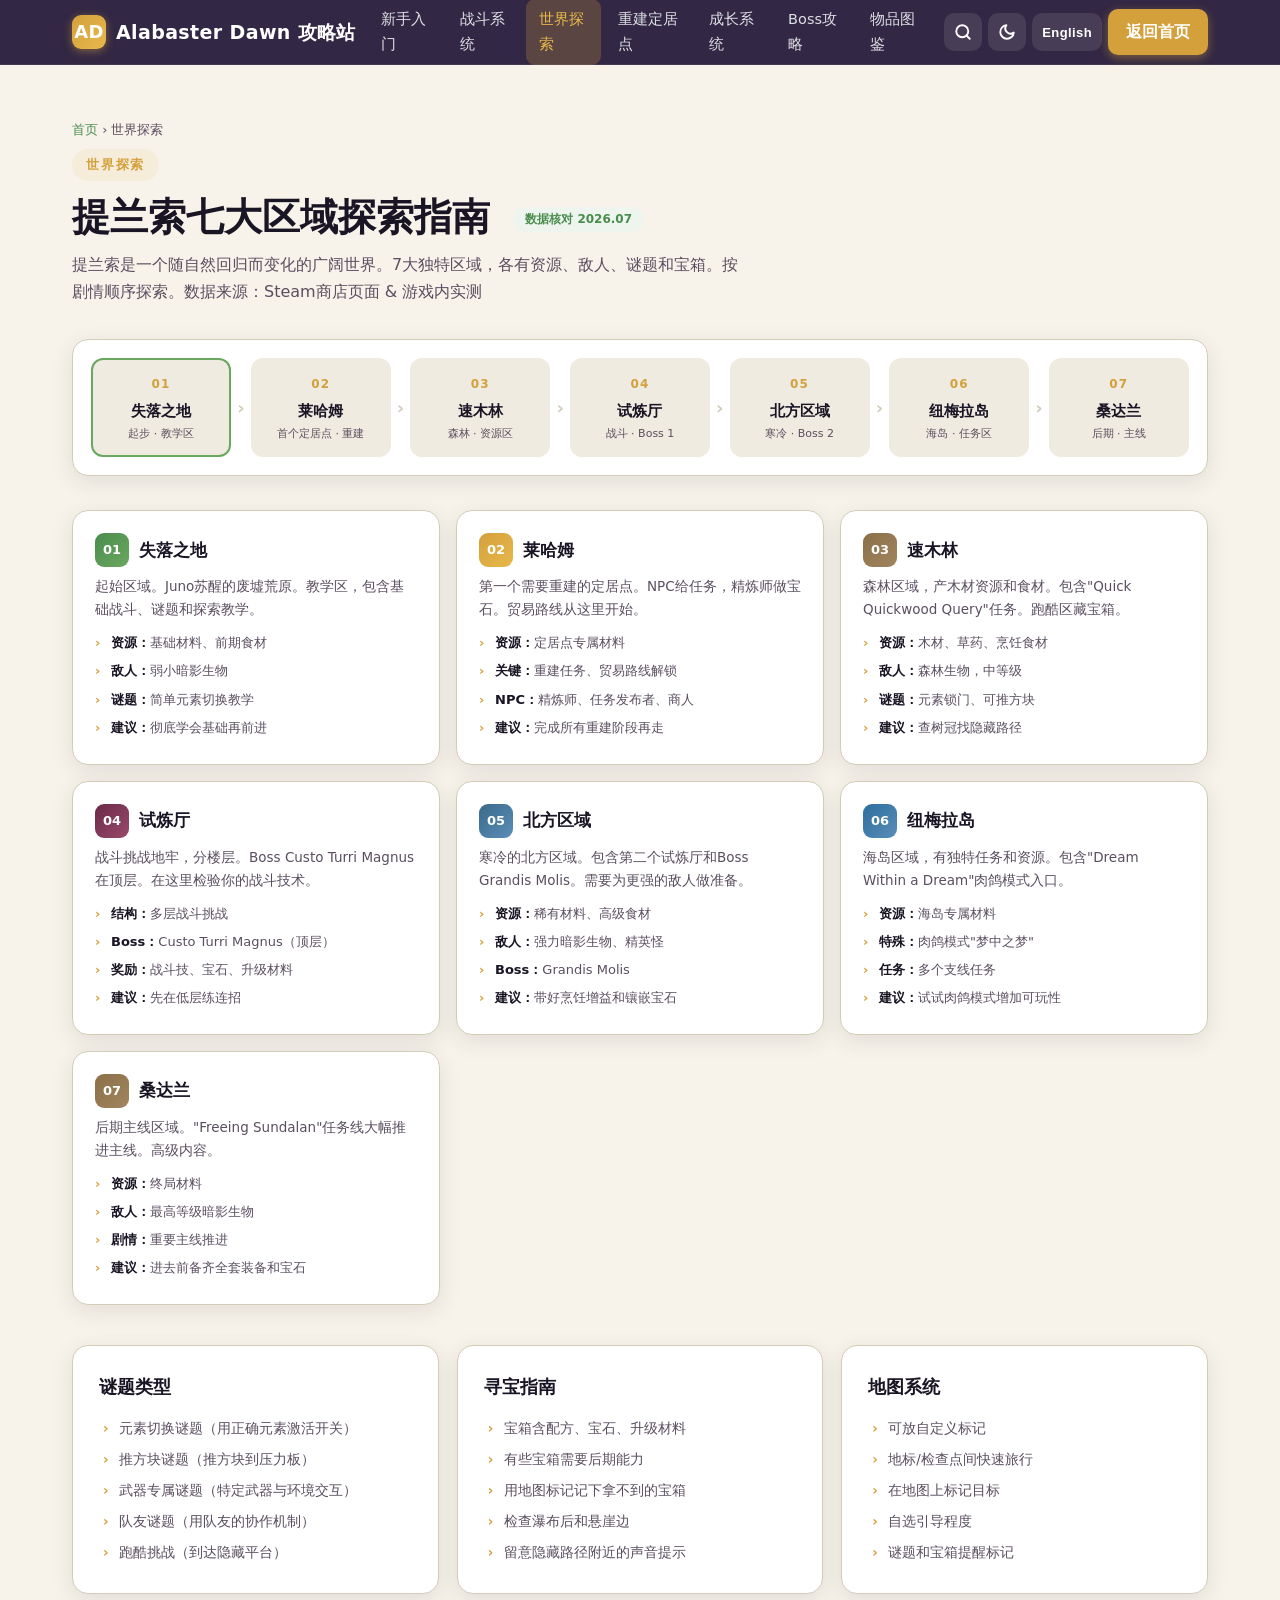
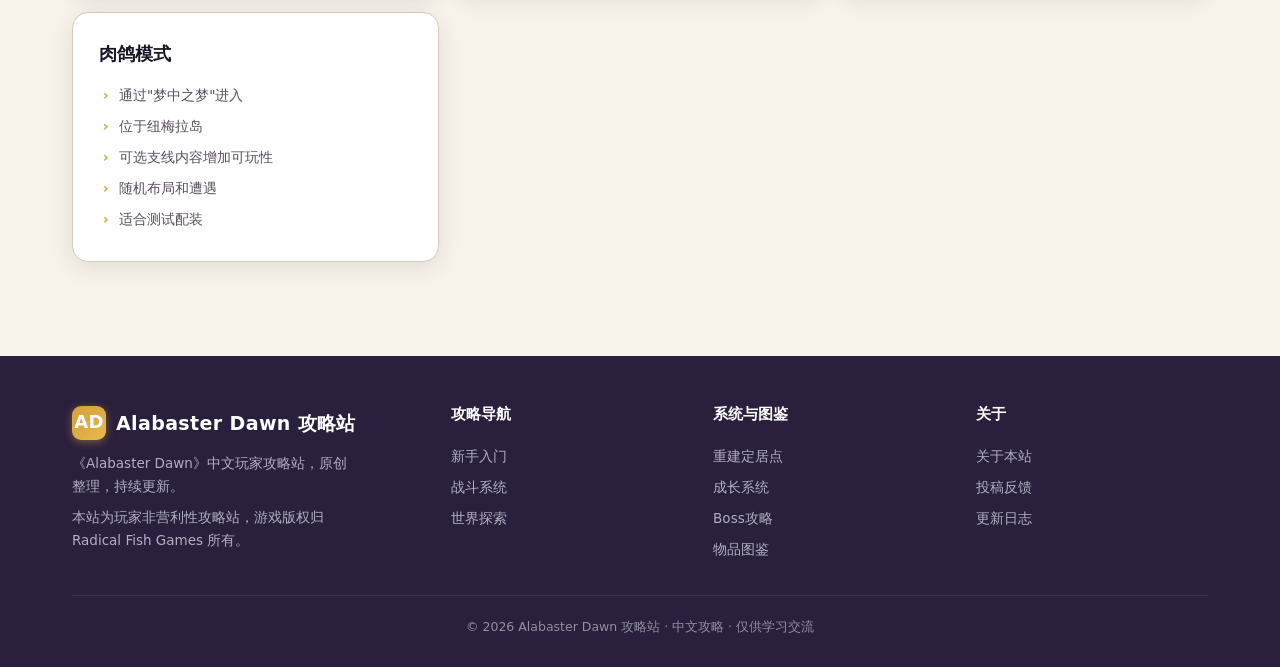
==== world.html @ 1b5fa540 "feat: Alabaster Dawn bilingual guide site - 8 pages, i18n, dark mode, search, SEO" ====
<!DOCTYPE html>
<html lang="zh-CN">
<head>
<meta charset="UTF-8">
<meta name="viewport" content="width=device-width, initial-scale=1.0">
<title>世界探索指南 | Alabaster Dawn 攻略</title>
<meta name="description" content="Alabaster Dawn世界探索攻略：提兰索(Tiran Sol)七大区域探索指南、谜题类型与解法、宝箱寻宝、跑酷隐藏路径、快速旅行与地图标记系统。">
<meta name="keywords" content="Alabaster Dawn探索,提兰索,Tiran Sol,区域,谜题,宝箱,跑酷,快速旅行,地图标记">
<link rel="stylesheet" href="css/style.css">
<script type="application/ld+json">
{"@context":"https://schema.org","@type":"Article","headline":"Alabaster Dawn 世界探索指南","inLanguage":"zh-CN","about":"Alabaster Dawn 提兰索七大区域探索、谜题、宝箱与地图系统","isPartOf":{"@type":"WebSite","name":"Alabaster Dawn 攻略站"}}
</script>
</head>
<body>

<header class="nav">
  <div class="wrap nav-inner">
    <a href="index.html" class="brand"><span class="logo">AD</span><span data-i18n="brand">Alabaster Dawn 攻略站</span></a>
    <nav class="nav-links" id="navLinks">
      <a href="getting-started.html" data-i18n="nav.getting-started">新手入门</a>
      <a href="combat.html" data-i18n="nav.combat">战斗系统</a>
      <a href="world.html" class="active" data-i18n="nav.world">世界探索</a>
      <a href="settlements.html" data-i18n="nav.settlements">重建定居点</a>
      <a href="progression.html" data-i18n="nav.progression">成长系统</a>
      <a href="bosses.html" data-i18n="nav.bosses">Boss攻略</a>
      <a href="items.html" data-i18n="nav.items">物品图鉴</a>
    </nav>
    <div class="nav-utils">
      <button class="nav-btn search-btn" aria-label="搜索"><svg width="18" height="18" viewBox="0 0 24 24" fill="none" stroke="currentColor" stroke-width="2.5" stroke-linecap="round" stroke-linejoin="round"><circle cx="11" cy="11" r="8"/><line x1="21" y1="21" x2="16.65" y2="16.65"/></svg></button>
      <button class="nav-btn dark-btn" aria-label="暗色模式"><svg width="18" height="18" viewBox="0 0 24 24" fill="none" stroke="currentColor" stroke-width="2.5" stroke-linecap="round" stroke-linejoin="round"><path d="M21 12.79A9 9 0 1 1 11.21 3 7 7 0 0 0 21 12.79z"/></svg></button>
      <button class="nav-btn lang-btn" aria-label="语言">English</button>
      <a href="index.html" class="nav-cta" data-i18n="nav.cta.home">返回首页</a>
    </div>
    <button class="burger" id="burger" aria-label="菜单"><span></span><span></span><span></span></button>
  </div>
</header>

<section id="top" style="padding-top:54px">
  <div class="wrap">
    <div class="breadcrumb"><a href="index.html" data-en="Home">首页</a> <span>›</span> <span data-en="World">世界探索</span></div>
    <span class="eyebrow" data-en="World Exploration">世界探索</span>
    <h2 class="title" data-en="Tiran Sol 7 Areas Exploration Guide">提兰索七大区域探索指南 <span class="ver-tag" data-en="Verified 2026.07">数据核对 2026.07</span></h2>
    <p class="subtitle" data-en="Tiran Sol is a vast world that changes as nature returns. 7 unique areas, each with resources, enemies, puzzles and treasures. Explore in story order. Source: Steam Store Page &amp; in-game observation">提兰索是一个随自然回归而变化的广阔世界。7大独特区域，各有资源、敌人、谜题和宝箱。按剧情顺序探索。数据来源：Steam商店页面 &amp; 游戏内实测</p>

    <!-- ===== PROGRESS MAP ===== -->
    <div class="biome-progression">
      <div class="bp-node a-meadow active">
        <div class="bp-step">01</div>
        <div class="bp-name" data-en="Lost Lands">失落之地</div>
        <div class="bp-info" data-en="Start · Tutorial">起步 · 教学区</div>
      </div>
      <div class="bp-arrow">›</div>
      <div class="bp-node a-settlement">
        <div class="bp-step">02</div>
        <div class="bp-name" data-en="Lyhamn">莱哈姆</div>
        <div class="bp-info" data-en="1st Settlement · Rebuild">首个定居点 · 重建</div>
      </div>
      <div class="bp-arrow">›</div>
      <div class="bp-node a-forest">
        <div class="bp-step">03</div>
        <div class="bp-name" data-en="Quickwood">速木林</div>
        <div class="bp-info" data-en="Forest · Resources">森林 · 资源区</div>
      </div>
      <div class="bp-arrow">›</div>
      <div class="bp-node a-trial">
        <div class="bp-step">04</div>
        <div class="bp-name" data-en="Hall of Trials">试炼厅</div>
        <div class="bp-info" data-en="Combat · Boss 1">战斗 · Boss 1</div>
      </div>
      <div class="bp-arrow">›</div>
      <div class="bp-node a-mountain">
        <div class="bp-step">05</div>
        <div class="bp-name" data-en="North Region">北方区域</div>
        <div class="bp-info" data-en="Cold · Boss 2">寒冷 · Boss 2</div>
      </div>
      <div class="bp-arrow">›</div>
      <div class="bp-node a-coast">
        <div class="bp-step">06</div>
        <div class="bp-name" data-en="Nuemera">纽梅拉岛</div>
        <div class="bp-info" data-en="Island · Quests">海岛 · 任务区</div>
      </div>
      <div class="bp-arrow">›</div>
      <div class="bp-node a-ruins">
        <div class="bp-step">07</div>
        <div class="bp-name" data-en="Sundalan">桑达兰</div>
        <div class="bp-info" data-en="Late Game · Story">后期 · 主线</div>
      </div>
    </div>

    <div class="biome-cards">
      <div class="map-card a-meadow">
        <div class="map-head"><div class="num">01</div><h4 data-en="Lost Lands">失落之地</h4></div>
        <p data-en="Starting area. Ruined wasteland where Juno awakens. Tutorial zone with basic combat, puzzles, and exploration lessons.">起始区域。Juno苏醒的废墟荒原。教学区，包含基础战斗、谜题和探索教学。</p>
        <ul>
          <li data-en="<b>Resources:</b> Basic materials, early ingredients"><b>资源：</b>基础材料、前期食材</li>
          <li data-en="<b>Enemies:</b> Weak shadow creatures"><b>敌人：</b>弱小暗影生物</li>
          <li data-en="<b>Puzzles:</b> Simple element-switching tutorials"><b>谜题：</b>简单元素切换教学</li>
          <li data-en="<b>Tip:</b> Learn the basics thoroughly before moving on"><b>建议：</b>彻底学会基础再前进</li>
        </ul>
      </div>
      <div class="map-card a-settlement">
        <div class="map-head"><div class="num">02</div><h4 data-en="Lyhamn">莱哈姆</h4></div>
        <p data-en="First settlement to rebuild. NPCs give quests, Artificers craft gems. Trade routes start here.">第一个需要重建的定居点。NPC给任务，精炼师做宝石。贸易路线从这里开始。</p>
        <ul>
          <li data-en="<b>Resources:</b> Settlement-specific materials"><b>资源：</b>定居点专属材料</li>
          <li data-en="<b>Key:</b> Rebuild quests, trade route unlock"><b>关键：</b>重建任务、贸易路线解锁</li>
          <li data-en="<b>NPCs:</b> Artificer, quest givers, merchants"><b>NPC：</b>精炼师、任务发布者、商人</li>
          <li data-en="<b>Tip:</b> Complete all rebuild stages before moving on"><b>建议：</b>完成所有重建阶段再走</li>
        </ul>
      </div>
      <div class="map-card a-forest">
        <div class="map-head"><div class="num">03</div><h4 data-en="Quickwood Forest">速木林</h4></div>
        <p data-en="Forest area with wood resources and ingredients. Contains the 'Quick Quickwood Query' quest. Parkour sections hide treasure.">森林区域，产木材资源和食材。包含"Quick Quickwood Query"任务。跑酷区藏宝箱。</p>
        <ul>
          <li data-en="<b>Resources:</b> Wood, herbs, cooking ingredients"><b>资源：</b>木材、草药、烹饪食材</li>
          <li data-en="<b>Enemies:</b> Forest creatures, mid-tier"><b>敌人：</b>森林生物，中等级</li>
          <li data-en="<b>Puzzles:</b> Element-locked doors, movable blocks"><b>谜题：</b>元素锁门、可推方块</li>
          <li data-en="<b>Tip:</b> Check tree canopies for hidden paths"><b>建议：</b>查树冠找隐藏路径</li>
        </ul>
      </div>
      <div class="map-card a-trial">
        <div class="map-head"><div class="num">04</div><h4 data-en="Hall of Trials">试炼厅</h4></div>
        <p data-en="Combat challenge dungeon with floors. Boss Custo Turri Magnus waits at the top. Test your combat skills here.">战斗挑战地牢，分楼层。Boss Custo Turri Magnus在顶层。在这里检验你的战斗技术。</p>
        <ul>
          <li data-en="<b>Structure:</b> Multi-floor combat challenges"><b>结构：</b>多层战斗挑战</li>
          <li data-en="<b>Boss:</b> Custo Turri Magnus (Floor top)"><b>Boss：</b>Custo Turri Magnus（顶层）</li>
          <li data-en="<b>Rewards:</b> Combat Arts, gems, upgrade materials"><b>奖励：</b>战斗技、宝石、升级材料</li>
          <li data-en="<b>Tip:</b> Practice combos on lower floors first"><b>建议：</b>先在低层练连招</li>
        </ul>
      </div>
      <div class="map-card a-mountain">
        <div class="map-head"><div class="num">05</div><h4 data-en="North Region">北方区域</h4></div>
        <p data-en="Cold northern area. Contains the second Hall of Trials and Boss Grandis Molis. Requires preparation for harsher enemies.">寒冷的北方区域。包含第二个试炼厅和Boss Grandis Molis。需要为更强的敌人做准备。</p>
        <ul>
          <li data-en="<b>Resources:</b> Rare materials, advanced ingredients"><b>资源：</b>稀有材料、高级食材</li>
          <li data-en="<b>Enemies:</b> Strong shadow creatures, elites"><b>敌人：</b>强力暗影生物、精英怪</li>
          <li data-en="<b>Boss:</b> Grandis Molis"><b>Boss：</b>Grandis Molis</li>
          <li data-en="<b>Tip:</b> Bring cooked buffs and slotted gems"><b>建议：</b>带好烹饪增益和镶嵌宝石</li>
        </ul>
      </div>
      <div class="map-card a-coast">
        <div class="map-head"><div class="num">06</div><h4 data-en="Nuemera Island">纽梅拉岛</h4></div>
        <p data-en="Island area with unique quests and resources. Contains the 'Dream Within a Dream' roguelike mode entrance.">海岛区域，有独特任务和资源。包含"Dream Within a Dream"肉鸽模式入口。</p>
        <ul>
          <li data-en="<b>Resources:</b> Island-specific materials"><b>资源：</b>海岛专属材料</li>
          <li data-en="<b>Special:</b> Roguelike mode 'Dream Within a Dream'"><b>特殊：</b>肉鸽模式"梦中之梦"</li>
          <li data-en="<b>Quests:</b> Multiple side quests and tasks"><b>任务：</b>多个支线任务</li>
          <li data-en="<b>Tip:</b> Try roguelike for extra replayability"><b>建议：</b>试试肉鸽模式增加可玩性</li>
        </ul>
      </div>
      <div class="map-card a-ruins">
        <div class="map-head"><div class="num">07</div><h4 data-en="Sundalan">桑达兰</h4></div>
        <p data-en="Late-game story area. The 'Freeing Sundalan' quest line progresses the main story significantly. High-level content.">后期主线区域。"Freeing Sundalan"任务线大幅推进主线。高级内容。</p>
        <ul>
          <li data-en="<b>Resources:</b> Endgame materials"><b>资源：</b>终局材料</li>
          <li data-en="<b>Enemies:</b> Highest-tier shadow creatures"><b>敌人：</b>最高等级暗影生物</li>
          <li data-en="<b>Story:</b> Major plot progression"><b>剧情：</b>重要主线推进</li>
          <li data-en="<b>Tip:</b> Full gear and gems before entering"><b>建议：</b>进去前备齐全套装备和宝石</li>
        </ul>
      </div>
    </div>

    <div class="feature-grid" style="margin-top:40px">
      <div class="fcard"><h4 data-en="Puzzle Types">谜题类型</h4><ul>
        <li data-en="Element-switch puzzles (use correct element on switches)">元素切换谜题（用正确元素激活开关）</li>
        <li data-en="Block-pushing puzzles (move blocks to pressure plates)">推方块谜题（推方块到压力板）</li>
        <li data-en="Weapon-specific puzzles (certain weapons interact with objects)">武器专属谜题（特定武器与环境交互）</li>
        <li data-en="Teammate puzzles (use party members for co-op mechanics)">队友谜题（用队友的协作机制）</li>
        <li data-en="Parkour challenges (reach hidden platforms)">跑酷挑战（到达隐藏平台）</li>
      </ul></div>
      <div class="fcard"><h4 data-en="Treasure Hunting">寻宝指南</h4><ul>
        <li data-en="Chests contain recipes, gems, upgrade materials">宝箱含配方、宝石、升级材料</li>
        <li data-en="Some loot requires abilities you don't have yet">有些宝箱需要后期能力</li>
        <li data-en="Use map reminders to mark unreachable loot">用地图标记记下拿不到的宝箱</li>
        <li data-en="Check behind waterfalls and cliff edges">检查瀑布后和悬崖边</li>
        <li data-en="Listen for audio cues near hidden paths">留意隐藏路径附近的声音提示</li>
      </ul></div>
      <div class="fcard"><h4 data-en="Map System">地图系统</h4><ul>
        <li data-en="Place custom markers for anything">可放自定义标记</li>
        <li data-en="Fast travel between landmarks/checkpoints">地标/检查点间快速旅行</li>
        <li data-en="Mark objectives on the map">在地图上标记目标</li>
        <li data-en="Choose how much guidance you want">自选引导程度</li>
        <li data-en="Reminders for puzzles and treasure">谜题和宝箱提醒标记</li>
      </ul></div>
      <div class="fcard"><h4 data-en="Roguelike Mode">肉鸽模式</h4><ul>
        <li data-en="Accessed via 'Dream Within a Dream'">通过"梦中之梦"进入</li>
        <li data-en="Found on Nuemera Island">位于纽梅拉岛</li>
        <li data-en="Optional side content for replayability">可选支线内容增加可玩性</li>
        <li data-en="Randomized layouts and encounters">随机布局和遭遇</li>
        <li data-en="Great for testing builds">适合测试配装</li>
      </ul></div>
    </div>
  </div>
</section>

<footer>
  <div class="wrap">
    <div class="foot-grid">
      <div class="foot-brand">
        <a href="index.html" class="brand" style="color:#fff"><span class="logo">AD</span><span data-en="Alabaster Dawn Guide">Alabaster Dawn 攻略站</span></a>
        <p data-i18n="foot.branddesc">《Alabaster Dawn》中文玩家攻略站，原创整理，持续更新。</p>
        <p class="disclaimer" data-en="This is a non-profit fan guide site. Game rights belong to Radical Fish Games.">本站为玩家非营利性攻略站，游戏版权归 Radical Fish Games 所有。</p>
      </div>
      <div><h4 data-i18n="foot.nav">攻略导航</h4><a href="getting-started.html" data-en="Beginner">新手入门</a><a href="combat.html" data-en="Combat">战斗系统</a><a href="world.html" data-en="World">世界探索</a></div>
      <div><h4 data-i18n="foot.systems">系统与图鉴</h4><a href="settlements.html" data-en="Settlements">重建定居点</a><a href="progression.html" data-en="Progression">成长系统</a><a href="bosses.html" data-en="Bosses">Boss攻略</a><a href="items.html" data-en="Items">物品图鉴</a></div>
      <div><h4 data-i18n="foot.about">关于</h4><a href="#" data-i18n="foot.aboutus">关于本站</a><a href="#" data-i18n="foot.feedback">投稿反馈</a><a href="#" data-i18n="foot.changelog">更新日志</a></div>
    </div>
    <div class="foot-bottom" data-i18n="foot.copy">© 2026 Alabaster Dawn 攻略站 · 中文攻略 · 仅供学习交流</div>
  </div>
</footer>

<button id="toTop" aria-label="返回顶部" data-en="Top">顶部</button>
<div class="search-overlay" id="searchOverlay">
  <div class="search-panel">
    <div class="search-input-wrap">
      <span class="s-ico"></span>
      <input type="text" placeholder="搜索攻略、武器、Boss…">
      <button class="search-close" aria-label="关闭">×</button>
    </div>
    <div class="search-results"></div>
  </div>
</div>
<script src="js/common.js"></script>
</body>
</html>
---- css/style.css ----
/* ===== Alabaster Dawn Guide - Shared Styles ===== */
/* Color palette extracted from game's visual identity:
   Alabaster white (reborn world) · Dawn gold (sunrise/hope)
   Nyx purple (the shadow curse) · Nature green (life returning)
   Wasteland earth (ruined world) · Ember (combat/danger) */
:root{
  --nyx:#2a1f3d;        /* Nyx暗紫 - 导航/深色背景 */
  --heading:#1a1525;    /* 标题文字色 - 暗色模式自动切浅 */
  --nyx-2:#3d2d54;      /* 暗紫2 */
  --dawn:#d4a03c;       /* 黎明金 - 主强调色 */
  --dawn-2:#e8b84c;     /* 亮金 */
  --dawn-3:#f0cd6a;     /* 柔金 */
  --alabaster:#f0ebe0;  /* 雪花石膏白/羊皮纸 */
  --alabaster-2:#f7f3ea;/* 亮石膏白 */
  --alabaster-3:#fbf8f1;/* 最亮白 */
  --nature:#4a8c4e;     /* 归生绿 */
  --nature-2:#6ba85f;   /* 亮归生绿 */
  --wasteland:#8b6f47;  /* 荒野棕 */
  --ember:#c0502e;      /* 余烬橙红 - 危险/Boss */
  --frost:#5b8db8;      /* 霜蓝 - 谜题/冰元素 */
  --ink:#1a1525;        /* 墨黑(带紫调) */
  --ink-soft:#5a4e60;   /* 柔墨 */
  --line:#d4ccb8;       /* 分割线 */
  --card:#ffffff;
  --shadow:0 6px 22px rgba(42,31,61,.10);
  --shadow-lg:0 14px 40px rgba(42,31,61,.16);
  --radius:16px;
  --maxw:1180px;
}
*{box-sizing:border-box;margin:0;padding:0}
html{scroll-behavior:smooth;scroll-padding-top:78px}
body{
  font-family:"Segoe UI","PingFang SC","Microsoft YaHei",system-ui,sans-serif;
  color:var(--ink);
  background:var(--alabaster-2);
  line-height:1.7;
  -webkit-font-smoothing:antialiased;
  transition:background .3s,color .3s;
}
a{color:inherit;text-decoration:none}
img{max-width:100%;display:block}

/* ===== DARK MODE ===== */
body.dark{
  --nyx:#1a1228;
  --heading:#e8e2d4;
  --nyx-2:#241a36;
  --ink:#e8e2d4;
  --ink-soft:#b8ac90;
  --alabaster:#1e1a28;
  --alabaster-2:#141120;
  --alabaster-3:#0f0c18;
  --line:#2e2840;
  --card:#1a1626;
  --shadow:0 6px 22px rgba(0,0,0,.35);
  --shadow-lg:0 14px 40px rgba(0,0,0,.5);
}
body.dark .bg-alt{background:#100c1a}
body.dark .farm-table{background:var(--card)}
body.dark tr:hover td{background:#221d30}
body.dark .chip{background:var(--card)}
body.dark .search-box{background:var(--card)}
body.dark .calc-result{background:var(--alabaster)}
body.dark .stat-pill{background:var(--alabaster)}
body.dark .res-emoji{background:var(--alabaster)}
body.dark .eyebrow{background:#2a2238}
body.dark .tagline{background:#1e2a20;color:var(--nature-2)}
body.dark .boss-card .boss-power{background:#2a2230}
body.dark .calc-result .rline .pos{color:#4ade80}
body.dark .map-card .num{color:var(--nyx)}
.wrap{max-width:var(--maxw);margin:0 auto;padding:0 22px}
section{padding:64px 0}

/* ===== Typography ===== */
.eyebrow{
  display:inline-block;font-size:13px;font-weight:700;letter-spacing:.14em;
  text-transform:uppercase;color:var(--dawn);background:#f5edda;
  padding:5px 14px;border-radius:999px;margin-bottom:14px;
}
h2.title{font-size:clamp(26px,4vw,38px);line-height:1.2;color:var(--heading);margin-bottom:10px;font-weight:800}
.subtitle{color:var(--ink-soft);max-width:680px;margin-bottom:34px;font-size:16px}
.lead{font-size:17px}

/* ===== NAV ===== */
header.nav{
  position:sticky;top:0;z-index:100;
  background:rgba(42,31,61,.96);backdrop-filter:blur(8px);
  border-bottom:1px solid rgba(255,255,255,.08);
}
.nav-inner{display:flex;align-items:center;justify-content:space-between;height:64px;flex-wrap:nowrap;gap:12px}
.brand{display:flex;align-items:center;gap:10px;color:#fff;font-weight:800;font-size:19px;letter-spacing:.02em;flex-shrink:0;white-space:nowrap}
.brand .logo{
  width:34px;height:34px;border-radius:9px;display:grid;place-items:center;
  background:linear-gradient(135deg,var(--dawn),var(--dawn-2));font-size:18px;font-weight:900;color:#fff;
  box-shadow:0 2px 8px rgba(212,160,60,.5);
}
.nav-links{display:flex;align-items:center;gap:4px}
.nav-links a{
  color:#dfe0e6;font-size:14.5px;font-weight:500;padding:8px 13px;border-radius:9px;transition:.18s;
}
.nav-links a:hover{background:rgba(255,255,255,.12);color:#fff}
.nav-links a.active{background:rgba(212,160,60,.25);color:var(--dawn-2)}
.nav-cta{
  background:var(--dawn);color:#fff!important;padding:9px 18px;border-radius:10px;font-weight:700;
  box-shadow:0 3px 10px rgba(212,160,60,.45);
}
.nav-cta:hover{background:var(--dawn-2);transform:translateY(-1px)}
.burger{display:none;flex-direction:column;gap:5px;background:none;border:0;cursor:pointer;padding:8px}
.burger span{width:24px;height:2.5px;background:#fff;border-radius:2px;transition:.25s}

/* nav utility buttons (search / dark / lang) */
.nav-utils{display:flex;align-items:center;gap:6px;flex-shrink:0}
.nav-btn{
  width:38px;height:38px;border-radius:10px;border:0;cursor:pointer;background:rgba(255,255,255,.1);
  color:#fff;font-size:14px;font-weight:700;display:grid;place-items:center;transition:.18s;flex-shrink:0;
}
.nav-btn:hover{background:rgba(255,255,255,.22)}
.nav-btn.lang-btn{width:auto;padding:0 10px;font-size:13px;font-weight:700;letter-spacing:.03em}
.nav-btn svg{display:block;color:#fff}
.search-input-wrap .s-ico{display:grid;place-items:center;color:var(--ink-soft)}
.search-input-wrap .s-ico svg{display:block}

/* ===== SEARCH OVERLAY ===== */
.search-overlay{
  position:fixed;inset:0;z-index:200;background:rgba(16,12,26,.85);backdrop-filter:blur(6px);
  display:none;align-items:flex-start;justify-content:center;padding-top:12vh;
}
.search-overlay.show{display:flex}
.search-panel{
  width:100%;max-width:640px;background:var(--card);border:1px solid var(--line);border-radius:18px;
  box-shadow:var(--shadow-lg);overflow:hidden;margin:0 16px;
}
.search-input-wrap{display:flex;align-items:center;gap:10px;padding:16px 20px;border-bottom:1px solid var(--line)}
.search-input-wrap input{
  flex:1;border:0;outline:0;background:none;font-size:17px;color:var(--ink);font-family:inherit;
}
.search-input-wrap .s-ico{font-size:15px;font-weight:700;opacity:.6}
.search-close{background:none;border:0;cursor:pointer;font-size:20px;color:var(--ink-soft);padding:4px 8px;border-radius:8px;font-weight:700}
.search-close:hover{background:var(--alabaster)}
.search-results{max-height:50vh;overflow-y:auto}
.search-results .sr-item{display:block;padding:13px 20px;border-bottom:1px solid var(--line);transition:.15s}
.search-results .sr-item:hover{background:var(--alabaster)}
.search-results .sr-item .sr-page{font-size:11px;font-weight:700;color:var(--dawn);text-transform:uppercase;letter-spacing:.06em}
.search-results .sr-item .sr-title{font-size:15px;color:var(--ink);margin:2px 0}
.search-results .sr-item .sr-snippet{font-size:12.5px;color:var(--ink-soft);overflow:hidden;text-overflow:ellipsis;white-space:nowrap}
.search-results .sr-empty{padding:30px;text-align:center;color:var(--ink-soft);font-size:14px}

/* ===== HERO ===== */
.hero{
  position:relative;overflow:hidden;color:#fff;
  background:
    radial-gradient(900px 420px at 15% 110%,rgba(74,140,78,.22),transparent 55%),
    radial-gradient(1100px 480px at 78% -8%,rgba(232,184,76,.30),transparent 60%),
    radial-gradient(700px 380px at 92% 100%,rgba(192,80,46,.14),transparent 50%),
    linear-gradient(160deg,var(--nyx) 0%,#100c1a 100%);
}
.hero::before{
  content:"";position:absolute;inset:0;pointer-events:none;opacity:.5;
  background-image:repeating-linear-gradient(45deg,transparent 0 38px,rgba(255,255,255,.018) 38px 39px);
}
.hero::after{
  content:"";position:absolute;left:0;right:0;bottom:-1px;height:90px;
  background:linear-gradient(var(--alabaster-2),transparent);pointer-events:none;
}
.hero-grid{display:grid;grid-template-columns:1.15fr .85fr;gap:40px;align-items:center;padding:78px 0 96px}
.hero h1{font-size:clamp(34px,5.4vw,56px);line-height:1.08;font-weight:900;letter-spacing:-.01em}
.hero h1 span{color:var(--dawn-2)}
.hero p.tag{font-size:18px;color:#d8d4e6;margin:18px 0 30px;max-width:520px}
.hero-btns{display:flex;gap:14px;flex-wrap:wrap}
.btn{
  display:inline-flex;align-items:center;gap:8px;padding:13px 26px;border-radius:12px;
  font-weight:700;font-size:15px;cursor:pointer;border:0;transition:.2s;
}
.btn-primary{background:var(--dawn);color:#fff;box-shadow:0 6px 18px rgba(212,160,60,.45)}
.btn-primary:hover{background:var(--dawn-2);transform:translateY(-2px)}
.btn-ghost{background:rgba(255,255,255,.12);color:#fff;border:1px solid rgba(255,255,255,.28)}
.btn-ghost:hover{background:rgba(255,255,255,.22)}
.hero-stats{display:flex;gap:26px;margin-top:38px;flex-wrap:wrap}
.hero-stats .s b{display:block;font-size:26px;color:#fff}
.hero-stats .s small{color:#c4c0d8;font-size:13px}

/* hero side card */
.hero-art{position:relative;height:340px;display:grid;place-items:center}
.island-card{
  width:100%;max-width:380px;background:rgba(255,255,255,.08);border:1px solid rgba(255,255,255,.16);
  border-radius:22px;padding:26px;backdrop-filter:blur(6px);box-shadow:var(--shadow-lg);
}
.island-card h3{font-size:16px;color:#fff;margin-bottom:16px;display:flex;align-items:center;gap:8px}
.day-row{display:flex;align-items:center;gap:12px;padding:10px 0;border-top:1px solid rgba(255,255,255,.12)}
.day-row:first-of-type{border-top:0}
.day-badge{width:42px;height:42px;border-radius:11px;display:grid;place-items:center;font-weight:800;font-size:13px;background:linear-gradient(135deg,var(--dawn),var(--dawn-2));flex-shrink:0}
.day-row .t b{display:block;font-size:14px;color:#fff}
.day-row .t small{color:#c0bcd4;font-size:12.5px}

/* ===== QUICK CARDS (homepage) ===== */
.quick{display:grid;grid-template-columns:repeat(3,1fr);gap:18px}
.qcard{
  background:var(--card);border:1px solid var(--line);border-radius:var(--radius);
  padding:24px;box-shadow:var(--shadow);transition:.2s;cursor:pointer;position:relative;overflow:hidden;
}
.qcard::before{content:"";position:absolute;inset:0 auto 0 0;width:5px;background:var(--nature-2);transition:.2s}
.qcard:hover{transform:translateY(-4px);box-shadow:var(--shadow-lg)}
.qcard:hover::before{background:var(--dawn)}
.qcard .ico{font-size:30px;margin-bottom:12px}
.qcard h3{font-size:17px;color:var(--heading);margin-bottom:5px}
.qcard p{font-size:13.5px;color:var(--ink-soft)}

/* ===== TIMELINE (beginner) ===== */
.timeline{position:relative;margin-top:10px}
.timeline::before{content:"";position:absolute;left:23px;top:6px;bottom:6px;width:3px;background:var(--line);border-radius:3px}
.tl-item{display:flex;gap:22px;padding:0 0 26px;position:relative}
.tl-dot{
  width:50px;height:50px;border-radius:14px;flex-shrink:0;z-index:1;display:grid;place-items:center;
  font-weight:800;color:#fff;font-size:14px;box-shadow:0 4px 12px rgba(74,140,78,.4);
  background:linear-gradient(135deg,var(--nature),var(--nature-2));
}
.tl-body{background:var(--card);border:1px solid var(--line);border-radius:14px;padding:18px 22px;box-shadow:var(--shadow);flex:1}
.tl-body h4{color:var(--heading);font-size:17px;margin-bottom:8px}
.tl-body ul{list-style:none}
.tl-body li{padding:4px 0 4px 22px;position:relative;font-size:14.5px;color:var(--ink-soft)}
.tl-body li::before{content:"";position:absolute;left:0;top:11px;width:8px;height:8px;border-radius:50%;background:var(--dawn-2)}
.tl-body li b{color:var(--heading)}

/* ===== RESOURCE CARDS ===== */
.res-grid{display:grid;grid-template-columns:repeat(auto-fill,minmax(210px,1fr));gap:16px}
.res-card{background:var(--card);border:1px solid var(--line);border-radius:14px;padding:20px;box-shadow:var(--shadow);transition:.2s}
.res-card:hover{transform:translateY(-3px);box-shadow:var(--shadow-lg)}
.res-head{display:flex;align-items:center;gap:12px;margin-bottom:10px}
.res-emoji{width:46px;height:46px;border-radius:12px;display:grid;place-items:center;font-size:20px;font-weight:800;color:var(--heading);background:var(--alabaster);line-height:1.15;text-align:center;box-sizing:border-box}
html[lang="en"] .res-emoji{width:auto;min-width:46px;height:auto;min-height:46px;font-size:12.5px;padding:6px 10px;white-space:normal}
.res-card h4{font-size:16px;color:var(--heading)}
.res-card .rarity{font-size:11px;font-weight:700;letter-spacing:.05em}
.tier-1{color:#3a9d3a}.tier-2{color:var(--dawn)}.tier-3{color:var(--frost)}.tier-4{color:var(--ember)}
.res-card p{font-size:13.5px;color:var(--ink-soft)}
.tagline{display:inline-block;font-size:12px;background:#eef5ef;color:var(--nature);padding:3px 10px;border-radius:999px;margin-top:8px}

/* ===== SEARCH & CHIPS ===== */
.chips{display:flex;gap:8px;flex-wrap:wrap;margin-bottom:22px}
.chip{
  border:1.5px solid var(--line);background:var(--card);color:var(--ink-soft);padding:8px 15px;
  border-radius:999px;font-size:13.5px;font-weight:600;cursor:pointer;transition:.18s;
}
.chip:hover{border-color:var(--nature-2);color:var(--nature)}
.chip.active{background:var(--nature);border-color:var(--nature);color:#fff}

/* ===== FEATURE CARDS ===== */
.feature-grid{display:grid;grid-template-columns:repeat(auto-fit,minmax(280px,1fr));gap:18px}
.fcard{background:var(--card);border:1px solid var(--line);border-radius:var(--radius);padding:26px;box-shadow:var(--shadow);transition:.2s}
.fcard:hover{transform:translateY(-3px);box-shadow:var(--shadow-lg)}
.fcard .ico{font-size:34px;margin-bottom:14px}
.fcard h4{color:var(--heading);font-size:18px;margin-bottom:10px}
.fcard p{font-size:14px;color:var(--ink-soft);margin-bottom:10px}
.fcard ul{list-style:none}
.fcard li{font-size:13.5px;color:var(--ink-soft);padding:4px 0 4px 20px;position:relative}
.fcard li::before{content:"\203A";position:absolute;left:4px;color:var(--dawn);font-weight:800}

/* ===== ELEMENT CARDS (combat) ===== */
.elem-grid{display:grid;grid-template-columns:repeat(auto-fill,minmax(240px,1fr));gap:16px;margin-top:10px}
.elem-card{background:var(--card);border:1px solid var(--line);border-radius:var(--radius);padding:22px;box-shadow:var(--shadow);transition:.2s;border-top:4px solid var(--ember)}
.elem-card.e-fire{border-top-color:#e85d2c}
.elem-card.e-water{border-top-color:var(--frost)}
.elem-card.e-earth{border-top-color:var(--wasteland)}
.elem-card.e-wind{border-top-color:var(--nature-2)}
.elem-card:hover{transform:translateY(-3px);box-shadow:var(--shadow-lg)}
.elem-card .elem-icon{width:48px;height:48px;border-radius:12px;display:grid;place-items:center;font-weight:900;font-size:20px;color:#fff;margin-bottom:12px}
.elem-card.e-fire .elem-icon{background:linear-gradient(135deg,#c04020,#e85d2c)}
.elem-card.e-water .elem-icon{background:linear-gradient(135deg,#3a6a8a,var(--frost))}
.elem-card.e-earth .elem-icon{background:linear-gradient(135deg,#6b5530,var(--wasteland))}
.elem-card.e-wind .elem-icon{background:linear-gradient(135deg,#3a8d3a,var(--nature-2))}
.elem-card h4{color:var(--heading);font-size:17px;margin-bottom:6px}
.elem-card p{font-size:13.5px;color:var(--ink-soft)}
.elem-card .weapon-list{margin-top:8px;font-size:12.5px;color:var(--ink-soft)}
.elem-card .weapon-list b{color:var(--dawn)}

/* ===== TABLE ===== */
.farm-table{background:var(--card);border:1px solid var(--line);border-radius:var(--radius);overflow:hidden;box-shadow:var(--shadow);overflow-x:auto}
table{width:100%;border-collapse:collapse;min-width:620px}
th{background:var(--nyx);color:#fff;text-align:left;padding:14px 18px;font-size:13.5px;letter-spacing:.03em}
td{padding:13px 18px;border-bottom:1px solid var(--line);font-size:14px;color:var(--ink-soft)}
tr:hover td{background:#f8f5ef}
td b{color:var(--heading)}
.area-tag{font-size:12px;font-weight:700;padding:3px 10px;border-radius:6px}
.a-meadow{background:#e8f5e8;color:#2e7d32}
.a-forest{background:#f0e6d0;color:var(--wasteland)}
.a-ruins{background:#f5ede0;color:#8b6f47}
.a-mountain{background:#e3eef5;color:#5b8db8}
.a-coast{background:#e0eef5;color:#2c6f9e}
.a-trial{background:#f0e0e8;color:#7a3a5a}
.a-settlement{background:#eef0e8;color:#4a6b3a}

/* ===== MAP / EXPLORE ===== */
.map-grid{display:grid;grid-template-columns:repeat(auto-fill,minmax(250px,1fr));gap:16px}
.map-card{background:var(--card);border:1px solid var(--line);border-radius:var(--radius);padding:22px;box-shadow:var(--shadow);transition:.2s;position:relative;overflow:hidden}
.map-card:hover{transform:translateY(-3px);box-shadow:var(--shadow-lg)}
.map-card h4{color:var(--heading);font-size:17px;margin-bottom:8px;position:relative}
.map-card p{font-size:13.5px;color:var(--ink-soft);position:relative}
.map-card ul{list-style:none;margin-top:8px}
.map-card li{font-size:13px;color:var(--ink-soft);padding:3px 0 3px 16px;position:relative}
.map-card li::before{content:"\203A";position:absolute;left:0;color:var(--dawn);font-weight:800}
.map-card li b{color:var(--heading)}

/* ===== ITEM GALLERY ===== */
.gallery-tools{display:flex;gap:12px;flex-wrap:wrap;margin-bottom:22px;justify-content:space-between;align-items:center}
.gallery{display:grid;grid-template-columns:repeat(auto-fill,minmax(130px,1fr));gap:14px}
.item{
  background:var(--card);border:1px solid var(--line);border-radius:14px;padding:18px 12px;text-align:center;
  box-shadow:var(--shadow);transition:.18s;cursor:default;
}
.item:hover{transform:translateY(-3px) scale(1.02);box-shadow:var(--shadow-lg);border-color:var(--nature-2)}
.item .e{font-size:34px;margin-bottom:8px}
.item h5{font-size:13.5px;color:var(--heading);margin-bottom:3px}
.item small{font-size:11.5px;color:var(--ink-soft)}

/* item detail card (static) */
.item-detail{
  background:var(--card);border:1px solid var(--line);border-radius:var(--radius);padding:22px 24px;
  box-shadow:var(--shadow);margin-bottom:14px;display:block;
}
.item-detail .item-head{display:flex;align-items:center;justify-content:space-between;gap:10px;flex-wrap:wrap;margin-bottom:10px;padding-bottom:10px;border-bottom:1px solid var(--line)}
.item-detail h4{color:var(--heading);font-size:17px}
.item-detail .rarity{font-size:11px;font-weight:700;letter-spacing:.05em}
.item-detail .item-body p{font-size:13.5px;color:var(--ink-soft);padding:3px 0}
.item-detail .item-body p b{color:var(--heading)}

/* ===== BOSS CARDS ===== */
.boss-grid{display:grid;grid-template-columns:repeat(auto-fill,minmax(280px,1fr));gap:18px;margin-top:10px}
.boss-card{background:var(--card);border:1px solid var(--line);border-radius:var(--radius);padding:24px;box-shadow:var(--shadow);transition:.2s;border-top:4px solid var(--ember)}
.boss-card:hover{transform:translateY(-3px);box-shadow:var(--shadow-lg)}
.boss-card .boss-num{font-size:12px;font-weight:700;color:var(--ember);letter-spacing:.1em}
.boss-card h4{color:var(--heading);font-size:18px;margin:4px 0 10px}
.boss-card .boss-area{font-size:13px;color:var(--ink-soft);margin-bottom:8px}
.boss-card .boss-strat{font-size:13.5px;color:var(--ink-soft);line-height:1.6}
.boss-card .boss-power{margin-top:10px;font-size:12px;font-weight:700;color:var(--dawn);background:#f5edda;padding:6px 12px;border-radius:8px;display:inline-block}

/* ===== CALCULATOR ===== */
.calc-box{background:var(--card);border:1px solid var(--line);border-radius:var(--radius);padding:24px;box-shadow:var(--shadow);margin-top:18px}
.calc-row{display:flex;align-items:center;gap:14px;margin-bottom:16px;flex-wrap:wrap}
.calc-row label{font-size:14px;font-weight:700;color:var(--heading);min-width:80px}
.calc-row select{flex:1;min-width:180px;padding:10px 14px;border:1.5px solid var(--line);border-radius:10px;font-size:14px;font-family:inherit;outline:0;transition:.15s}
.calc-row select:focus{border-color:var(--nature-2)}
.calc-row input[type=number]{width:90px;padding:10px 14px;border:1.5px solid var(--line);border-radius:10px;font-size:14px;font-family:inherit;outline:0;text-align:center}
.calc-row input[type=number]:focus{border-color:var(--nature-2)}
.calc-result{background:#f5f8f5;border:1px solid var(--line);border-radius:12px;padding:18px;margin-top:10px}
.calc-result .rline{display:flex;justify-content:space-between;align-items:center;padding:6px 0;font-size:14px}
.calc-result .rline b{color:var(--heading);font-size:16px}
.calc-result .rline .big{font-size:22px;font-weight:900;color:var(--dawn)}
.calc-result .rline .pos{color:#2e7d32}
.calc-result .rline .neg{color:var(--ember)}
.calc-result .mat-line{display:flex;justify-content:space-between;align-items:center;padding:4px 0;font-size:14px;border-bottom:1px solid var(--line)}
.calc-result .mat-line:last-child{border-bottom:0}
.calc-result .mat-line .mat-name{color:var(--ink-soft)}
.calc-result .mat-line .mat-qty{font-weight:800;color:var(--heading);font-size:16px}

/* ===== CTA STRIP ===== */
.cta-strip{
  background:linear-gradient(120deg,var(--nyx),#100c1a);color:#fff;border-radius:24px;
  padding:46px;text-align:center;margin:10px 0;box-shadow:var(--shadow-lg);
}
.cta-strip h3{font-size:26px;margin-bottom:10px}
.cta-strip p{color:#c8c4d8;margin-bottom:22px}

/* ===== FOOTER ===== */
footer{background:var(--nyx);color:#c8c8d8;padding:46px 0 30px;margin-top:30px}
.foot-grid{display:grid;grid-template-columns:1.5fr 1fr 1fr 1fr;gap:30px;margin-bottom:30px}
footer h4{color:#fff;font-size:15px;margin-bottom:14px}
footer a{display:block;color:#b0b0c0;font-size:13.5px;padding:4px 0;transition:.15s}
footer a:hover{color:var(--dawn-2)}
.foot-brand p{font-size:13.5px;max-width:280px;margin-top:8px;color:#b0b0c0}
.foot-bottom{border-top:1px solid rgba(255,255,255,.1);padding-top:20px;text-align:center;font-size:12.5px;color:#9090a0}
.disclaimer{font-size:12px;color:#9090a0;margin-top:8px}

/* ===== BACK TO TOP ===== */
#toTop{
  position:fixed;right:24px;bottom:24px;width:48px;height:48px;border-radius:14px;border:0;cursor:pointer;
  background:var(--dawn);color:#fff;font-size:13px;font-weight:800;box-shadow:0 6px 18px rgba(212,160,60,.5);
  opacity:0;visibility:hidden;transform:translateY(12px);transition:.25s;z-index:90;
}
#toTop.show{opacity:1;visibility:visible;transform:none}

/* ===== PAGE BREADCRUMB ===== */
.breadcrumb{font-size:13px;color:var(--ink-soft);margin-bottom:8px}
.breadcrumb a{color:var(--nature)}
.breadcrumb a:hover{text-decoration:underline}
.breadcrumb span{color:var(--ink-soft)}

/* ===== SECTION ALT BG ===== */
.bg-alt{background:#ede8dc}

/* ===== VERSION TAG ===== */
.ver-tag{display:inline-flex;align-items:center;gap:6px;font-size:12px;font-weight:700;color:var(--nature);background:#eef5ef;padding:5px 12px;border-radius:999px;margin-left:10px;vertical-align:middle}

/* ===== MISC ===== */
.stat-grid{display:grid;grid-template-columns:repeat(auto-fill,minmax(120px,1fr));gap:10px;margin-top:8px}
.stat-pill{background:var(--alabaster);border-radius:8px;padding:8px 12px;text-align:center;font-size:13px;color:var(--ink-soft)}
.stat-pill b{display:block;font-size:18px;color:var(--heading)}

/* ===== AREA PROGRESSION (world) ===== */
.biome-progression{display:flex;align-items:stretch;gap:6px;flex-wrap:wrap;margin-bottom:34px;background:var(--card);border:1px solid var(--line);border-radius:var(--radius);padding:18px;box-shadow:var(--shadow)}
.bp-node{flex:1;min-width:120px;border-radius:12px;padding:14px 10px;text-align:center;background:var(--alabaster);border:2px solid transparent;transition:.2s}
.bp-node.active{border-color:var(--nature-2)}
.bp-step{font-size:12px;font-weight:800;color:var(--dawn);letter-spacing:.1em}
.bp-name{font-size:15px;font-weight:800;color:var(--heading);margin:4px 0 2px}
.bp-info{font-size:11px;color:var(--ink-soft);line-height:1.4}
.bp-arrow{display:grid;place-items:center;color:var(--line);font-size:18px;font-weight:700;align-self:center}
.biome-cards{display:grid;grid-template-columns:repeat(auto-fill,minmax(280px,1fr));gap:16px}
.map-head{display:flex;align-items:center;gap:10px;margin-bottom:8px}
.map-head .num{width:34px;height:34px;border-radius:9px;display:grid;place-items:center;font-weight:800;font-size:13px;color:#fff;background:linear-gradient(135deg,var(--nature),var(--nature-2));flex-shrink:0;position:static}
.map-card.a-forest .map-head .num{background:linear-gradient(135deg,var(--wasteland),#a08560)}
.map-card.a-ruins .map-head .num{background:linear-gradient(135deg,#8b6f47,#a08560)}
.map-card.a-mountain .map-head .num{background:linear-gradient(135deg,#3a6a8a,var(--frost))}
.map-card.a-coast .map-head .num{background:linear-gradient(135deg,#2c6f9e,#5b8db8)}
.map-card.a-trial .map-head .num{background:linear-gradient(135deg,#6a2a4a,#9a4a6a)}
.map-card.a-settlement .map-head .num{background:linear-gradient(135deg,var(--dawn),var(--dawn-2))}
.map-card .map-head h4{margin:0}

/* ===== ITEMS GRID (items page) ===== */
.items-grid{display:grid;grid-template-columns:repeat(auto-fill,minmax(300px,1fr));gap:14px}
.items-grid .item-detail{margin-bottom:0}

/* ===== SETTLEMENT CARDS ===== */
.settle-grid{display:grid;grid-template-columns:repeat(auto-fill,minmax(280px,1fr));gap:16px;margin-top:10px}
.settle-card{background:var(--card);border:1px solid var(--line);border-radius:var(--radius);padding:22px;box-shadow:var(--shadow);transition:.2s;border-left:5px solid var(--nature-2)}
.settle-card:hover{box-shadow:var(--shadow-lg)}
.settle-card.s-trade{border-left-color:var(--dawn)}
.settle-card.s-science{border-left-color:var(--frost)}
.settle-head{display:flex;align-items:center;gap:12px;margin-bottom:10px}
.settle-badge{width:40px;height:40px;border-radius:10px;display:grid;place-items:center;font-weight:800;color:#fff;font-size:13px;background:linear-gradient(135deg,var(--nature),var(--nature-2))}
.settle-card.s-trade .settle-badge{background:linear-gradient(135deg,var(--dawn),var(--dawn-2))}
.settle-card.s-science .settle-badge{background:linear-gradient(135deg,#3a6a8a,var(--frost))}
.settle-head h4{font-size:16px;color:var(--heading)}
.settle-body{font-size:14px;color:var(--ink-soft)}
.settle-body .reward{margin-top:8px;font-size:13px}
.settle-body .reward b{color:var(--dawn)}

/* ===== RESPONSIVE ===== */
@media(max-width:880px){
  .nav-links{display:none}
  .burger{display:flex}
  .nav-links.open{display:flex;position:absolute;top:64px;left:0;right:0;flex-direction:column;background:var(--nyx);padding:12px;gap:2px;border-bottom:1px solid rgba(255,255,255,.1)}
  .nav-links.open a{width:100%}
  .nav-inner{flex-wrap:wrap;gap:8px;height:auto;min-height:64px;padding:10px 0}
  .brand{font-size:17px}
  .nav-cta{display:none}
  .hero-grid{grid-template-columns:1fr;padding:50px 0 70px}
  .hero-art{order:-1;height:auto}
  .quick{grid-template-columns:repeat(2,1fr)}
  .foot-grid{grid-template-columns:1fr 1fr}
  .item-detail{grid-template-columns:1fr}
  .hero h1{font-size:clamp(28px,8vw,42px)}
  .hero p.tag{font-size:16px}
  section{padding:48px 0}
  .cta-strip{padding:32px 20px}
  .cta-strip h3{font-size:22px}
}
@media(max-width:520px){
  .quick{grid-template-columns:1fr}
  .foot-grid{grid-template-columns:1fr}
  .hero-stats{gap:18px}
  .hero-stats .s b{font-size:22px}
  .nav-btn{width:34px;height:34px;font-size:13px}
  .nav-btn.lang-btn{font-size:12px;padding:0 8px}
  .wrap{padding:0 16px}
  h2.title{font-size:24px}
  .boss-card,.fcard,.qcard,.map-card{padding:18px}
}
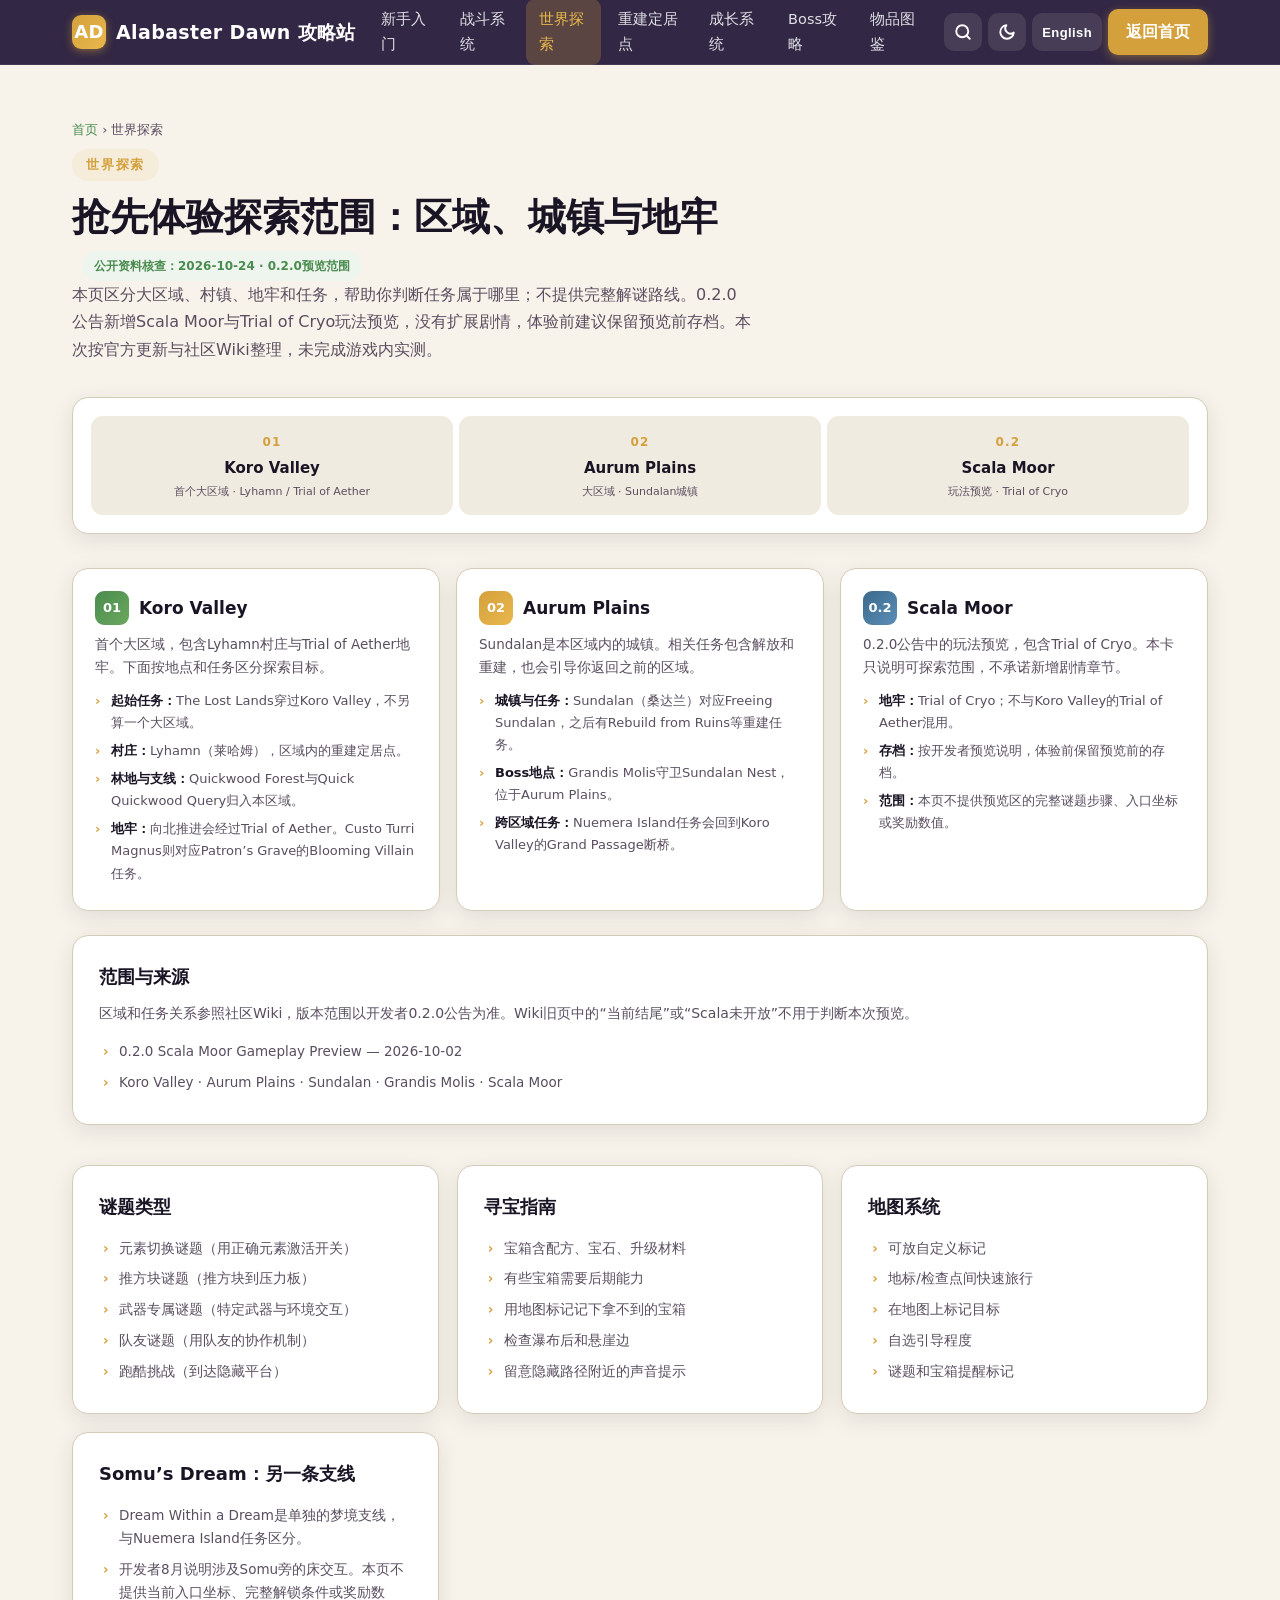
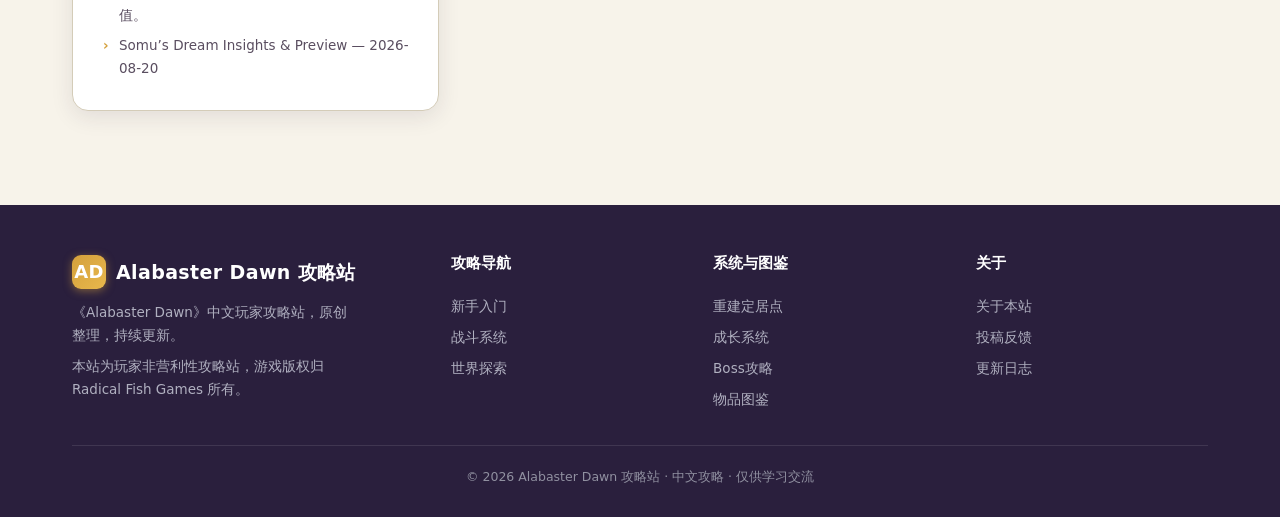
==== commit 1f794493: "修正探索区域层级与抢先体验范围说明" ====
--- a/world.html
+++ b/world.html
@@ -3,12 +3,12 @@
 <head>
 <meta charset="UTF-8">
 <meta name="viewport" content="width=device-width, initial-scale=1.0">
-<title>世界探索指南 | Alabaster Dawn 攻略</title>
-<meta name="description" content="Alabaster Dawn世界探索攻略：提兰索(Tiran Sol)七大区域探索指南、谜题类型与解法、宝箱寻宝、跑酷隐藏路径、快速旅行与地图标记系统。">
+<title>抢先体验探索范围 | Alabaster Dawn 攻略</title>
+<meta name="description" content="Alabaster Dawn抢先体验探索概览：区分Koro Valley、Aurum Plains的区域、城镇、地牢与任务，并标明Scala Moor及Trial of Cryo的0.2.0玩法预览范围。">
 <meta name="keywords" content="Alabaster Dawn探索,提兰索,Tiran Sol,区域,谜题,宝箱,跑酷,快速旅行,地图标记">
 <link rel="stylesheet" href="css/style.css">
 <script type="application/ld+json">
-{"@context":"https://schema.org","@type":"Article","headline":"Alabaster Dawn 世界探索指南","inLanguage":"zh-CN","about":"Alabaster Dawn 提兰索七大区域探索、谜题、宝箱与地图系统","isPartOf":{"@type":"WebSite","name":"Alabaster Dawn 攻略站"}}
+{"@context":"https://schema.org","@type":"Article","headline":"Alabaster Dawn 抢先体验探索范围","inLanguage":"zh-CN","about":"Alabaster Dawn抢先体验区域、城镇、地牢与任务概览，含0.2.0玩法预览范围","isPartOf":{"@type":"WebSite","name":"Alabaster Dawn 攻略站"}}
 </script>
 </head>
 <body>
@@ -39,125 +39,51 @@
   <div class="wrap">
     <div class="breadcrumb"><a href="index.html" data-en="Home">首页</a> <span>›</span> <span data-en="World">世界探索</span></div>
     <span class="eyebrow" data-en="World Exploration">世界探索</span>
-    <h2 class="title" data-en="Tiran Sol 7 Areas Exploration Guide">提兰索七大区域探索指南 <span class="ver-tag" data-en="Verified 2026.07">数据核对 2026.07</span></h2>
-    <p class="subtitle" data-en="Tiran Sol is a vast world that changes as nature returns. 7 unique areas, each with resources, enemies, puzzles and treasures. Explore in story order. Source: Steam Store Page &amp; in-game observation">提兰索是一个随自然回归而变化的广阔世界。7大独特区域，各有资源、敌人、谜题和宝箱。按剧情顺序探索。数据来源：Steam商店页面 &amp; 游戏内实测</p>
-
-    <!-- ===== PROGRESS MAP ===== -->
+    <h2 class="title" data-en="Early Access Exploration: Regions, Towns and Trials">抢先体验探索范围：区域、城镇与地牢</h2>
+    <p class="ver-tag" data-en="Sources checked: 2026-10-24 · 0.2.0 preview scope">公开资料核查：2026-10-24 · 0.2.0预览范围</p>
+    <p class="subtitle" data-en="This overview separates regions, towns, dungeons and quests to help locate your next objective; it is not a complete puzzle walkthrough. The 0.2.0 announcement adds a gameplay preview of Scala Moor and the Trial of Cryo without extending the story, and recommends keeping a pre-preview save. Based on developer updates and community wiki sources; not playtested.">本页区分大区域、村镇、地牢和任务，帮助你判断任务属于哪里；不提供完整解谜路线。0.2.0公告新增Scala Moor与Trial of Cryo玩法预览，没有扩展剧情，体验前建议保留预览前存档。本次按官方更新与社区Wiki整理，未完成游戏内实测。</p>
     <div class="biome-progression">
-      <div class="bp-node a-meadow active">
-        <div class="bp-step">01</div>
-        <div class="bp-name" data-en="Lost Lands">失落之地</div>
-        <div class="bp-info" data-en="Start · Tutorial">起步 · 教学区</div>
+      <a class="bp-node a-meadow" href="#koro-valley"><div class="bp-step">01</div><div class="bp-name">Koro Valley</div><div class="bp-info" data-en="First region · Lyhamn / Trial of Aether">首个大区域 · Lyhamn / Trial of Aether</div></a>
+      <a class="bp-node a-settlement" href="#aurum-plains"><div class="bp-step">02</div><div class="bp-name">Aurum Plains</div><div class="bp-info" data-en="Region · Sundalan town">大区域 · Sundalan城镇</div></a>
+      <a class="bp-node a-mountain" href="#scala-moor"><div class="bp-step">0.2</div><div class="bp-name">Scala Moor</div><div class="bp-info" data-en="Gameplay preview · Trial of Cryo">玩法预览 · Trial of Cryo</div></a>
+    </div>
+    <div class="biome-cards">
+      <div class="map-card a-meadow" id="koro-valley">
+        <div class="map-head"><div class="num">01</div><h4>Koro Valley</h4></div>
+        <p data-en="The first region contains the village of Lyhamn and the Trial of Aether dungeon. Locations and quests below help identify your next objective.">首个大区域，包含Lyhamn村庄与Trial of Aether地牢。下面按地点和任务区分探索目标。</p>
+        <ul>
+          <li id="lost-lands" data-en="&lt;b&gt;Starting quest:&lt;/b&gt; The Lost Lands takes place through Koro Valley; it is not another major region."><b>起始任务：</b>The Lost Lands穿过Koro Valley，不另算一个大区域。</li>
+          <li id="lyhamn" data-en="&lt;b&gt;Village:&lt;/b&gt; Lyhamn, a settlement to rebuild within the region."><b>村庄：</b>Lyhamn（莱哈姆），区域内的重建定居点。</li>
+          <li id="quickwood" data-en="&lt;b&gt;Woodland and side quest:&lt;/b&gt; Quickwood Forest and Quick Quickwood Query belong within this region."><b>林地与支线：</b>Quickwood Forest与Quick Quickwood Query归入本区域。</li>
+          <li id="trial-of-aether" data-en="&lt;b&gt;Dungeon:&lt;/b&gt; The northward route passes through the Trial of Aether. Custo Turri Magnus is associated with the Blooming Villain quest at Patron’s Grave."><b>地牢：</b>向北推进会经过Trial of Aether。Custo Turri Magnus则对应Patron’s Grave的Blooming Villain任务。</li>
+        </ul>
       </div>
-      <div class="bp-arrow">›</div>
-      <div class="bp-node a-settlement">
-        <div class="bp-step">02</div>
-        <div class="bp-name" data-en="Lyhamn">莱哈姆</div>
-        <div class="bp-info" data-en="1st Settlement · Rebuild">首个定居点 · 重建</div>
+      <div class="map-card a-settlement" id="aurum-plains">
+        <div class="map-head"><div class="num">02</div><h4>Aurum Plains</h4></div>
+        <p data-en="Sundalan is a town in this region. Related quests include freeing and rebuilding the town, and can lead back to an earlier region.">Sundalan是本区域内的城镇。相关任务包含解放和重建，也会引导你返回之前的区域。</p>
+        <ul>
+          <li id="sundalan" data-en="&lt;b&gt;Town and quests:&lt;/b&gt; Sundalan is associated with Freeing Sundalan, followed by rebuilding quests such as Rebuild from Ruins."><b>城镇与任务：</b>Sundalan（桑达兰）对应Freeing Sundalan，之后有Rebuild from Ruins等重建任务。</li>
+          <li id="sundalan-nest" data-en="&lt;b&gt;Boss location:&lt;/b&gt; Grandis Molis guards Sundalan Nest in Aurum Plains."><b>Boss地点：</b>Grandis Molis守卫Sundalan Nest，位于Aurum Plains。</li>
+          <li id="nuemera" data-en="&lt;b&gt;Cross-region quest:&lt;/b&gt; Nuemera Island returns to the broken bridge at the Grand Passage in Koro Valley."><b>跨区域任务：</b>Nuemera Island任务会回到Koro Valley的Grand Passage断桥。</li>
+        </ul>
       </div>
-      <div class="bp-arrow">›</div>
-      <div class="bp-node a-forest">
-        <div class="bp-step">03</div>
-        <div class="bp-name" data-en="Quickwood">速木林</div>
-        <div class="bp-info" data-en="Forest · Resources">森林 · 资源区</div>
-      </div>
-      <div class="bp-arrow">›</div>
-      <div class="bp-node a-trial">
-        <div class="bp-step">04</div>
-        <div class="bp-name" data-en="Hall of Trials">试炼厅</div>
-        <div class="bp-info" data-en="Combat · Boss 1">战斗 · Boss 1</div>
-      </div>
-      <div class="bp-arrow">›</div>
-      <div class="bp-node a-mountain">
-        <div class="bp-step">05</div>
-        <div class="bp-name" data-en="North Region">北方区域</div>
-        <div class="bp-info" data-en="Cold · Boss 2">寒冷 · Boss 2</div>
-      </div>
-      <div class="bp-arrow">›</div>
-      <div class="bp-node a-coast">
-        <div class="bp-step">06</div>
-        <div class="bp-name" data-en="Nuemera">纽梅拉岛</div>
-        <div class="bp-info" data-en="Island · Quests">海岛 · 任务区</div>
-      </div>
-      <div class="bp-arrow">›</div>
-      <div class="bp-node a-ruins">
-        <div class="bp-step">07</div>
-        <div class="bp-name" data-en="Sundalan">桑达兰</div>
-        <div class="bp-info" data-en="Late Game · Story">后期 · 主线</div>
+      <div class="map-card a-mountain" id="scala-moor">
+        <div class="map-head"><div class="num">0.2</div><h4>Scala Moor</h4></div>
+        <p data-en="A gameplay preview in the 0.2.0 announcement, including the Trial of Cryo. This card describes the preview scope, not a new story chapter.">0.2.0公告中的玩法预览，包含Trial of Cryo。本卡只说明可探索范围，不承诺新增剧情章节。</p>
+        <ul>
+          <li id="trial-of-cryo" data-en="&lt;b&gt;Dungeon:&lt;/b&gt; Trial of Cryo, distinct from the Trial of Aether in Koro Valley."><b>地牢：</b>Trial of Cryo；不与Koro Valley的Trial of Aether混用。</li>
+          <li data-en="&lt;b&gt;Save:&lt;/b&gt; Follow the developer’s preview advice and keep a pre-preview save."><b>存档：</b>按开发者预览说明，体验前保留预览前的存档。</li>
+          <li data-en="&lt;b&gt;Scope:&lt;/b&gt; No complete preview puzzle route, entrance coordinates or reward values are provided here."><b>范围：</b>本页不提供预览区的完整谜题步骤、入口坐标或奖励数值。</li>
+        </ul>
       </div>
     </div>
-
-    <div class="biome-cards">
-      <div class="map-card a-meadow">
-        <div class="map-head"><div class="num">01</div><h4 data-en="Lost Lands">失落之地</h4></div>
-        <p data-en="Starting area. Ruined wasteland where Juno awakens. Tutorial zone with basic combat, puzzles, and exploration lessons.">起始区域。Juno苏醒的废墟荒原。教学区，包含基础战斗、谜题和探索教学。</p>
-        <ul>
-          <li data-en="<b>Resources:</b> Basic materials, early ingredients"><b>资源：</b>基础材料、前期食材</li>
-          <li data-en="<b>Enemies:</b> Weak shadow creatures"><b>敌人：</b>弱小暗影生物</li>
-          <li data-en="<b>Puzzles:</b> Simple element-switching tutorials"><b>谜题：</b>简单元素切换教学</li>
-          <li data-en="<b>Tip:</b> Learn the basics thoroughly before moving on"><b>建议：</b>彻底学会基础再前进</li>
-        </ul>
-      </div>
-      <div class="map-card a-settlement">
-        <div class="map-head"><div class="num">02</div><h4 data-en="Lyhamn">莱哈姆</h4></div>
-        <p data-en="First settlement to rebuild. NPCs give quests, Artificers craft gems. Trade routes start here.">第一个需要重建的定居点。NPC给任务，精炼师做宝石。贸易路线从这里开始。</p>
-        <ul>
-          <li data-en="<b>Resources:</b> Settlement-specific materials"><b>资源：</b>定居点专属材料</li>
-          <li data-en="<b>Key:</b> Rebuild quests, trade route unlock"><b>关键：</b>重建任务、贸易路线解锁</li>
-          <li data-en="<b>NPCs:</b> Artificer, quest givers, merchants"><b>NPC：</b>精炼师、任务发布者、商人</li>
-          <li data-en="<b>Tip:</b> Complete all rebuild stages before moving on"><b>建议：</b>完成所有重建阶段再走</li>
-        </ul>
-      </div>
-      <div class="map-card a-forest">
-        <div class="map-head"><div class="num">03</div><h4 data-en="Quickwood Forest">速木林</h4></div>
-        <p data-en="Forest area with wood resources and ingredients. Contains the 'Quick Quickwood Query' quest. Parkour sections hide treasure.">森林区域，产木材资源和食材。包含"Quick Quickwood Query"任务。跑酷区藏宝箱。</p>
-        <ul>
-          <li data-en="<b>Resources:</b> Wood, herbs, cooking ingredients"><b>资源：</b>木材、草药、烹饪食材</li>
-          <li data-en="<b>Enemies:</b> Forest creatures, mid-tier"><b>敌人：</b>森林生物，中等级</li>
-          <li data-en="<b>Puzzles:</b> Element-locked doors, movable blocks"><b>谜题：</b>元素锁门、可推方块</li>
-          <li data-en="<b>Tip:</b> Check tree canopies for hidden paths"><b>建议：</b>查树冠找隐藏路径</li>
-        </ul>
-      </div>
-      <div class="map-card a-trial">
-        <div class="map-head"><div class="num">04</div><h4 data-en="Hall of Trials">试炼厅</h4></div>
-        <p data-en="Combat challenge dungeon with floors. Boss Custo Turri Magnus waits at the top. Test your combat skills here.">战斗挑战地牢，分楼层。Boss Custo Turri Magnus在顶层。在这里检验你的战斗技术。</p>
-        <ul>
-          <li data-en="<b>Structure:</b> Multi-floor combat challenges"><b>结构：</b>多层战斗挑战</li>
-          <li data-en="<b>Boss:</b> Custo Turri Magnus (Floor top)"><b>Boss：</b>Custo Turri Magnus（顶层）</li>
-          <li data-en="<b>Rewards:</b> Combat Arts, gems, upgrade materials"><b>奖励：</b>战斗技、宝石、升级材料</li>
-          <li data-en="<b>Tip:</b> Practice combos on lower floors first"><b>建议：</b>先在低层练连招</li>
-        </ul>
-      </div>
-      <div class="map-card a-mountain">
-        <div class="map-head"><div class="num">05</div><h4 data-en="North Region">北方区域</h4></div>
-        <p data-en="Cold northern area. Contains the second Hall of Trials and Boss Grandis Molis. Requires preparation for harsher enemies.">寒冷的北方区域。包含第二个试炼厅和Boss Grandis Molis。需要为更强的敌人做准备。</p>
-        <ul>
-          <li data-en="<b>Resources:</b> Rare materials, advanced ingredients"><b>资源：</b>稀有材料、高级食材</li>
-          <li data-en="<b>Enemies:</b> Strong shadow creatures, elites"><b>敌人：</b>强力暗影生物、精英怪</li>
-          <li data-en="<b>Boss:</b> Grandis Molis"><b>Boss：</b>Grandis Molis</li>
-          <li data-en="<b>Tip:</b> Bring cooked buffs and slotted gems"><b>建议：</b>带好烹饪增益和镶嵌宝石</li>
-        </ul>
-      </div>
-      <div class="map-card a-coast">
-        <div class="map-head"><div class="num">06</div><h4 data-en="Nuemera Island">纽梅拉岛</h4></div>
-        <p data-en="Island area with unique quests and resources. Contains the 'Dream Within a Dream' roguelike mode entrance.">海岛区域，有独特任务和资源。包含"Dream Within a Dream"肉鸽模式入口。</p>
-        <ul>
-          <li data-en="<b>Resources:</b> Island-specific materials"><b>资源：</b>海岛专属材料</li>
-          <li data-en="<b>Special:</b> Roguelike mode 'Dream Within a Dream'"><b>特殊：</b>肉鸽模式"梦中之梦"</li>
-          <li data-en="<b>Quests:</b> Multiple side quests and tasks"><b>任务：</b>多个支线任务</li>
-          <li data-en="<b>Tip:</b> Try roguelike for extra replayability"><b>建议：</b>试试肉鸽模式增加可玩性</li>
-        </ul>
-      </div>
-      <div class="map-card a-ruins">
-        <div class="map-head"><div class="num">07</div><h4 data-en="Sundalan">桑达兰</h4></div>
-        <p data-en="Late-game story area. The 'Freeing Sundalan' quest line progresses the main story significantly. High-level content.">后期主线区域。"Freeing Sundalan"任务线大幅推进主线。高级内容。</p>
-        <ul>
-          <li data-en="<b>Resources:</b> Endgame materials"><b>资源：</b>终局材料</li>
-          <li data-en="<b>Enemies:</b> Highest-tier shadow creatures"><b>敌人：</b>最高等级暗影生物</li>
-          <li data-en="<b>Story:</b> Major plot progression"><b>剧情：</b>重要主线推进</li>
-          <li data-en="<b>Tip:</b> Full gear and gems before entering"><b>建议：</b>进去前备齐全套装备和宝石</li>
-        </ul>
-      </div>
+    <div class="fcard" id="exploration-sources" style="margin-top:24px">
+      <h4 data-en="Scope and Sources">范围与来源</h4>
+      <p data-en="Region and quest relationships use community wiki sources; preview scope follows the developer’s 0.2.0 announcement. Older wiki statements about the current ending or an inaccessible Scala do not define this preview.">区域和任务关系参照社区Wiki，版本范围以开发者0.2.0公告为准。Wiki旧页中的“当前结尾”或“Scala未开放”不用于判断本次预览。</p>
+      <ul>
+        <li><a href="https://www.radicalfishgames.com/?p=8345">0.2.0 Scala Moor Gameplay Preview — 2026-10-02</a></li>
+        <li><a href="https://alabasterdawn.wiki.gg/wiki/Koro_Valley">Koro Valley</a> · <a href="https://alabasterdawn.wiki.gg/wiki/Aurum_Plains">Aurum Plains</a> · <a href="https://alabasterdawn.wiki.gg/wiki/Sundalan">Sundalan</a> · <a href="https://alabasterdawn.wiki.gg/wiki/Grandis_Molis">Grandis Molis</a> · <a href="https://alabasterdawn.wiki.gg/wiki/Scala_Moor">Scala Moor</a></li>
+      </ul>
     </div>
 
     <div class="feature-grid" style="margin-top:40px">
@@ -182,12 +108,10 @@
         <li data-en="Choose how much guidance you want">自选引导程度</li>
         <li data-en="Reminders for puzzles and treasure">谜题和宝箱提醒标记</li>
       </ul></div>
-      <div class="fcard"><h4 data-en="Roguelike Mode">肉鸽模式</h4><ul>
-        <li data-en="Accessed via 'Dream Within a Dream'">通过"梦中之梦"进入</li>
-        <li data-en="Found on Nuemera Island">位于纽梅拉岛</li>
-        <li data-en="Optional side content for replayability">可选支线内容增加可玩性</li>
-        <li data-en="Randomized layouts and encounters">随机布局和遭遇</li>
-        <li data-en="Great for testing builds">适合测试配装</li>
+      <div class="fcard" id="somus-dream"><h4 data-en="Somu’s Dream: A Separate Side Activity">Somu’s Dream：另一条支线</h4><ul>
+        <li data-en="Dream Within a Dream is a separate dream side activity, distinct from the Nuemera Island quest.">Dream Within a Dream是单独的梦境支线，与Nuemera Island任务区分。</li>
+        <li data-en="The developer’s August overview describes a bed interaction near Somu. This page does not provide current entrance coordinates, complete unlock requirements or reward values.">开发者8月说明涉及Somu旁的床交互。本页不提供当前入口坐标、完整解锁条件或奖励数值。</li>
+        <li><a href="https://www.radicalfishgames.com/?p=8243">Somu’s Dream Insights &amp; Preview — 2026-08-20</a></li>
       </ul></div>
     </div>
   </div>
